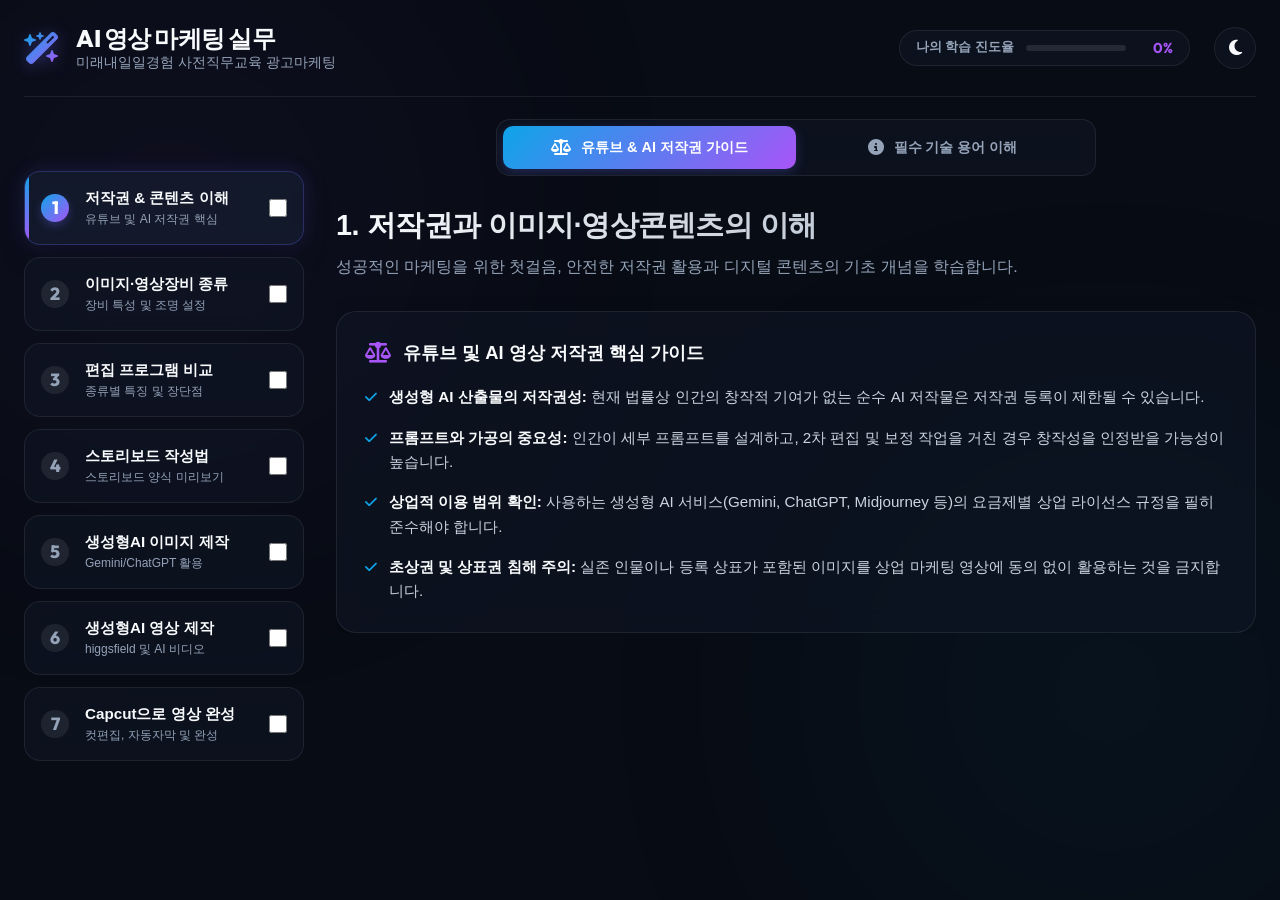
==== index.html @ b03df77b "웹사이트 첫 업로드" ====
<!DOCTYPE html>
<html lang="ko">
<head>
    <meta charset="UTF-8">
    <meta name="viewport" content="width=device-width, initial-scale=1.0">
    <title>저작권 & 콘텐츠 이해 - AI 영상 마케팅 실무</title>
    
    <!-- Google Fonts & Font Awesome -->
    <link rel="stylesheet" as="style" crossorigin href="https://cdn.jsdelivr.net/gh/orioncactus/pretendard@v1.3.9/dist/web/static/pretendard-dynamic-subset.min.css" />
    <link href="https://fonts.googleapis.com/css2?family=Outfit:wght@300;400;600;800&display=swap" rel="stylesheet">
    <link rel="stylesheet" href="https://cdnjs.cloudflare.com/ajax/libs/font-awesome/6.4.0/css/all.min.css">
    
    <link rel="stylesheet" href="style.css">
</head>
<body class="dark-theme">
    <!-- Background Glow Elements -->
    <div class="bg-glow bg-glow-1"></div>
    <div class="bg-glow bg-glow-2"></div>

    <div class="app-container">
        <!-- Header -->
        <header class="app-header">
            <div class="logo-area">
                <i class="fa-solid fa-wand-magic-sparkles logo-icon"></i>
                <div class="logo-text">
                    <h1>AI 영상 마케팅 실무</h1>
                    <span class="subtitle">미래내일일경험 사전직무교육 광고마케팅</span>
                </div>
            </div>
            <div class="header-controls">
                <!-- Progress Tracking -->
                <div class="progress-container">
                    <span class="progress-label">나의 학습 진도율</span>
                    <div class="progress-bar-wrapper">
                        <div class="progress-bar" id="progressBar"></div>
                    </div>
                    <span class="progress-percentage" id="progressText">0%</span>
                </div>
                <!-- Theme Toggle Button -->
                <button class="theme-toggle-btn" id="themeToggleBtn" title="테마 변경">
                    <i class="fa-solid fa-moon moon-icon"></i>
                    <i class="fa-solid fa-sun sun-icon"></i>
                </button>
                <!-- Mobile Menu Button -->
                <button class="mobile-menu-btn" id="mobileMenuBtn">
                    <i class="fa-solid fa-bars"></i>
                </button>
            </div>
        </header>

        <div class="app-layout">
            <!-- Sidebar Navigation -->
            <aside class="app-sidebar" id="appSidebar">
                <nav class="sidebar-nav">
                    <ul>
                        <li>
                            <a href="index.html" class="nav-item active">
                                <span class="step-num">1</span>
                                <div class="item-details">
                                    <span class="item-title">저작권 & 콘텐츠 이해</span>
                                    <span class="item-sub">유튜브 및 AI 저작권 핵심</span>
                                </div>
                                <input type="checkbox" class="step-check" data-step="1">
                            </a>
                        </li>
                        <li>
                            <a href="lecture2.html" class="nav-item">
                                <span class="step-num">2</span>
                                <div class="item-details">
                                    <span class="item-title">이미지·영상장비 종류</span>
                                    <span class="item-sub">장비 특성 및 조명 설정</span>
                                </div>
                                <input type="checkbox" class="step-check" data-step="2">
                            </a>
                        </li>
                        <li>
                            <a href="lecture3.html" class="nav-item">
                                <span class="step-num">3</span>
                                <div class="item-details">
                                    <span class="item-title">편집 프로그램 비교</span>
                                    <span class="item-sub">종류별 특징 및 장단점</span>
                                </div>
                                <input type="checkbox" class="step-check" data-step="3">
                            </a>
                        </li>
                        <li>
                            <a href="lecture4.html" class="nav-item">
                                <span class="step-num">4</span>
                                <div class="item-details">
                                    <span class="item-title">스토리보드 작성법</span>
                                    <span class="item-sub">스토리보드 양식 미리보기</span>
                                </div>
                                <input type="checkbox" class="step-check" data-step="4">
                            </a>
                        </li>
                        <li>
                            <a href="lecture5.html" class="nav-item">
                                <span class="step-num">5</span>
                                <div class="item-details">
                                    <span class="item-title">생성형AI 이미지 제작</span>
                                    <span class="item-sub">Gemini/ChatGPT 활용</span>
                                </div>
                                <input type="checkbox" class="step-check" data-step="5">
                            </a>
                        </li>
                        <li>
                            <a href="lecture6.html" class="nav-item">
                                <span class="step-num">6</span>
                                <div class="item-details">
                                    <span class="item-title">생성형AI 영상 제작</span>
                                    <span class="item-sub">higgsfield 및 AI 비디오</span>
                                </div>
                                <input type="checkbox" class="step-check" data-step="6">
                            </a>
                        </li>
                        <li>
                            <a href="lecture7.html" class="nav-item">
                                <span class="step-num">7</span>
                                <div class="item-details">
                                    <span class="item-title">Capcut으로 영상 완성</span>
                                    <span class="item-sub">컷편집, 자동자막 및 완성</span>
                                </div>
                                <input type="checkbox" class="step-check" data-step="7">
                            </a>
                        </li>
                    </ul>
                </nav>
            </aside>

            <!-- Main Content Panels -->
            <main class="app-main">
                <!-- Content Swiper Tab Bar -->
                <div class="content-swiper-bar mb-6">
                    <button class="swiper-btn active" data-target-step="1">
                        <i class="fa-solid fa-scale-balanced swiper-icon"></i>
                        <span>유튜브 & AI 저작권 가이드</span>
                    </button>
                    <button class="swiper-btn" data-target-step="2">
                        <i class="fa-solid fa-circle-info swiper-icon"></i>
                        <span>필수 기술 용어 이해</span>
                    </button>
                    <div class="swiper-active-bg"></div>
                </div>

                <!-- Section 1: 저작권과 이미지·영상콘텐츠의 이해 (내부 서브 스텝 슬라이더 구현) -->
                <div class="sub-step-slider-container">
                    
                    <!-- Sub Step 1: 저작권 핵심 가이드 -->
                    <div class="sub-step active" id="sub-step-1">
                        <div class="panel-header">
                            <h2>1. 저작권과 이미지·영상콘텐츠의 이해</h2>
                            <p class="panel-desc">성공적인 마케팅을 위한 첫걸음, 안전한 저작권 활용과 디지털 콘텐츠의 기초 개념을 학습합니다.</p>
                        </div>
                        <div class="grid-layout cols-1">
                            <div class="content-card glass">
                                <h3><i class="fa-solid fa-scale-balanced card-icon text-accent-purple"></i> 유튜브 및 AI 영상 저작권 핵심 가이드</h3>
                                <div class="card-body">
                                    <ul class="bullet-list">
                                        <li><strong>생성형 AI 산출물의 저작권성:</strong> 현재 법률상 인간의 창작적 기여가 없는 순수 AI 저작물은 저작권 등록이 제한될 수 있습니다.</li>
                                        <li><strong>프롬프트와 가공의 중요성:</strong> 인간이 세부 프롬프트를 설계하고, 2차 편집 및 보정 작업을 거친 경우 창작성을 인정받을 가능성이 높습니다.</li>
                                        <li><strong>상업적 이용 범위 확인:</strong> 사용하는 생성형 AI 서비스(Gemini, ChatGPT, Midjourney 등)의 요금제별 상업 라이선스 규정을 필히 준수해야 합니다.</li>
                                        <li><strong>초상권 및 상표권 침해 주의:</strong> 실존 인물이나 등록 상표가 포함된 이미지를 상업 마케팅 영상에 동의 없이 활용하는 것을 금지합니다.</li>
                                    </ul>
                                </div>
                            </div>
                        </div>
                    </div>

                    <!-- Sub Step 2: 콘텐츠 제작 필수 기술 용어 (이미지 클릭 시 크게 보기 적용) -->
                    <div class="sub-step" id="sub-step-2">
                        <div class="panel-header">
                            <h2>1. 저작권과 이미지·영상콘텐츠의 이해</h2>
                            <p class="panel-desc">성공적인 마케팅을 위한 첫걸음, 안전한 저작권 활용과 디지털 콘텐츠의 기초 개념을 학습합니다.</p>
                        </div>
                        <div class="grid-layout cols-1">
                            <div class="content-card glass">
                                <h3><i class="fa-solid fa-circle-info card-icon text-accent-blue"></i> 콘텐츠 제작 필수 기술 용어</h3>
                                <div class="card-body">
                                    <div class="term-grid">
                                        
                                        <!-- Term 1: 해상도 -->
                                        <div class="term-item">
                                            <div class="term-img-wrapper gallery-item" data-src="result/term_resolution.png" data-title="해상도 (Resolution) 구조도 - FHD 대 4K 영역 비교">
                                                <img src="result/term_resolution.png" alt="해상도 설명 이미지" class="term-img">
                                                <div class="img-overlay">
                                                    <i class="fa-solid fa-magnifying-glass-plus"></i>
                                                </div>
                                            </div>
                                            <div class="term-content">
                                                <span class="term-title">해상도 (Resolution)</span>
                                                <p class="term-desc">이미지나 영상을 구성하는 픽셀 수. FHD(1920x1080), 4K UHD(3840x2160) 등 목적에 맞게 설정합니다.</p>
                                            </div>
                                        </div>

                                        <!-- Term 2: fps -->
                                        <div class="term-item">
                                            <div class="term-img-wrapper gallery-item" data-src="result/term_fps.png" data-title="fps (Frames Per Second) 프레임 레이트 시퀀스 비교">
                                                <img src="result/term_fps.png" alt="FPS 설명 이미지" class="term-img">
                                                <div class="img-overlay">
                                                    <i class="fa-solid fa-magnifying-glass-plus"></i>
                                                </div>
                                            </div>
                                            <div class="term-content">
                                                <span class="term-title">fps (Frames Per Second)</span>
                                                <p class="term-desc">초당 프레임 수. 영화(24fps), 방송/일반 유튜브(30fps), 스포츠/액션(60fps) 등에 주로 쓰입니다.</p>
                                            </div>
                                        </div>

                                        <!-- Term 3: 파일 형식 -->
                                        <div class="term-item">
                                            <div class="term-img-wrapper gallery-item" data-src="result/term_format.png" data-title="멀티미디어 콘텐츠 표준 파일 형식 (PNG, JPG, MP4, MOV)">
                                                <img src="result/term_format.png" alt="파일 형식 설명 이미지" class="term-img">
                                                <div class="img-overlay">
                                                    <i class="fa-solid fa-magnifying-glass-plus"></i>
                                                </div>
                                            </div>
                                            <div class="term-content">
                                                <span class="term-title">콘텐츠 파일 형식</span>
                                                <p class="term-desc">이미지: PNG(무손실/투명), JPG(고압축 Web용), WEBP. 영상: MP4(H.264 코덱, 범용성 최상), MOV.</p>
                                            </div>
                                        </div>

                                        <!-- Term 4: 미디어 플랫폼 -->
                                        <div class="term-item">
                                            <div class="term-img-wrapper gallery-item" data-src="result/term_platform.png" data-title="미디어 플랫폼별 종횡비 비교 (16:9 일반 가로 대 9:16 모바일 세로 뷰포트)">
                                                <img src="result/term_platform.png" alt="미디어 플랫폼 설명 이미지" class="term-img">
                                                <div class="img-overlay">
                                                    <i class="fa-solid fa-magnifying-glass-plus"></i>
                                                </div>
                                            </div>
                                            <div class="term-content">
                                                <span class="term-title">주요 미디어 플랫폼</span>
                                                <p class="term-desc">YouTube(16:9 가로형), Shorts/TikTok/Instagram Reels(9:16 세로형), 각각의 가이드라인에 맞춘 편집 필요.</p>
                                            </div>
                                        </div>

                                    </div>
                                </div>
                            </div>
                        </div>
                    </div>

                </div>
            </main>
        </div>
    </div>

    <!-- Lightbox Modal for Gallery -->
    <div class="lightbox-modal" id="lightboxModal">
        <div class="lightbox-overlay" id="lightboxOverlay"></div>
        <div class="lightbox-content">
            <!-- Toolbar -->
            <div class="lightbox-toolbar">
                <span class="caption" id="lightboxCaption">이미지 뷰어</span>
                <div class="toolbar-right">
                    <button class="tool-btn" id="zoomInBtn" title="확대"><i class="fa-solid fa-magnifying-glass-plus"></i></button>
                    <button class="tool-btn" id="zoomOutBtn" title="축소"><i class="fa-solid fa-magnifying-glass-minus"></i></button>
                    <button class="tool-btn" id="zoomResetBtn" title="초기화"><i class="fa-solid fa-compress"></i></button>
                    <button class="close-btn" id="lightboxCloseBtn"><i class="fa-solid fa-xmark"></i></button>
                </div>
            </div>
            <!-- Image Area -->
            <div class="lightbox-image-container">
                <button class="nav-btn prev" id="lightboxPrevBtn"><i class="fa-solid fa-chevron-left"></i></button>
                <img src="" alt="확대 이미지" id="lightboxImg">
                <button class="nav-btn next" id="lightboxNextBtn"><i class="fa-solid fa-chevron-right"></i></button>
            </div>
        </div>
    </div>

    <script src="app.js"></script>
</body>
</html>
---- style.css ----
/* Reset and Variables */
:root {
    --font-primary: 'Pretendard', sans-serif;
    --font-display: 'Outfit', sans-serif;
    
    /* Transition Speed */
    --transition-smooth: all 0.3s cubic-bezier(0.4, 0, 0.2, 1);
    --transition-fast: all 0.15s ease;
}

/* Dark Theme Variables */
body.dark-theme {
    --bg-primary: #080c14;
    --bg-secondary: #0f1626;
    --bg-glass: rgba(15, 22, 38, 0.6);
    --bg-card: rgba(22, 30, 49, 0.7);
    --border-color: rgba(255, 255, 255, 0.08);
    --border-glow: rgba(99, 102, 241, 0.15);
    
    --text-main: #f8fafc;
    --text-muted: #94a3b8;
    --text-sub: #cbd5e1;
    
    --accent-blue: #0ea5e9;
    --accent-purple: #a855f7;
    --accent-gold: #f59e0b;
    --accent-green: #10b981;
    --accent-red: #ef4444;
    
    --shadow-main: 0 10px 30px -10px rgba(0, 0, 0, 0.5);
    --shadow-glow: 0 0 20px rgba(99, 102, 241, 0.2);
}

/* Light Theme Variables */
body.light-theme {
    --bg-primary: #f8fafc;
    --bg-secondary: #ffffff;
    --bg-glass: rgba(255, 255, 255, 0.75);
    --bg-card: rgba(255, 255, 255, 0.9);
    --border-color: rgba(0, 0, 0, 0.08);
    --border-glow: rgba(99, 102, 241, 0.1);
    
    --text-main: #0f172a;
    --text-muted: #64748b;
    --text-sub: #334155;
    
    --accent-blue: #0284c7;
    --accent-purple: #8b5cf6;
    --accent-gold: #d97706;
    --accent-green: #059669;
    --accent-red: #dc2626;
    
    --shadow-main: 0 10px 30px -10px rgba(148, 163, 184, 0.15);
    --shadow-glow: 0 0 20px rgba(99, 102, 241, 0.05);
}

* {
    margin: 0;
    padding: 0;
    box-sizing: border-box;
    font-family: var(--font-primary);
}

body {
    background-color: var(--bg-primary);
    color: var(--text-main);
    min-height: 100vh;
    overflow-x: hidden;
    transition: background-color 0.4s ease, color 0.4s ease;
}

/* Background Glow */
.bg-glow {
    position: fixed;
    width: 600px;
    height: 600px;
    border-radius: 50%;
    filter: blur(160px);
    pointer-events: none;
    z-index: -1;
    opacity: 0.15;
    transition: var(--transition-smooth);
}

.bg-glow-1 {
    top: -10%;
    left: -10%;
    background: radial-gradient(circle, var(--accent-purple) 0%, transparent 70%);
}

.bg-glow-2 {
    bottom: -10%;
    right: -10%;
    background: radial-gradient(circle, var(--accent-blue) 0%, transparent 70%);
}

body.light-theme .bg-glow {
    opacity: 0.06;
}

/* App Container */
.app-container {
    display: flex;
    flex-direction: column;
    min-height: 100vh;
    max-width: 1600px;
    margin: 0 auto;
    padding: 0 24px;
}

/* Header styling */
.app-header {
    display: flex;
    justify-content: space-between;
    align-items: center;
    padding: 24px 0;
    border-bottom: 1px solid var(--border-color);
    background-color: transparent;
    z-index: 10;
}

.logo-area {
    display: flex;
    align-items: center;
    gap: 16px;
}

.logo-icon {
    font-size: 2rem;
    background: linear-gradient(135deg, var(--accent-blue) 0%, var(--accent-purple) 100%);
    -webkit-background-clip: text;
    -webkit-text-fill-color: transparent;
    filter: drop-shadow(0 2px 8px rgba(99, 102, 241, 0.4));
}

.logo-text h1 {
    font-family: var(--font-display);
    font-size: 1.5rem;
    font-weight: 800;
    letter-spacing: -0.5px;
    line-height: 1.2;
}

.logo-text .subtitle {
    font-size: 0.85rem;
    color: var(--text-muted);
    font-weight: 500;
}

.header-controls {
    display: flex;
    align-items: center;
    gap: 24px;
}

/* Progress Bar */
.progress-container {
    display: flex;
    align-items: center;
    gap: 12px;
    background: var(--bg-glass);
    border: 1px solid var(--border-color);
    padding: 8px 16px;
    border-radius: 50px;
    backdrop-filter: blur(8px);
}

.progress-label {
    font-size: 0.8rem;
    font-weight: 600;
    color: var(--text-muted);
}

.progress-bar-wrapper {
    width: 100px;
    height: 6px;
    background: rgba(255, 255, 255, 0.1);
    border-radius: 10px;
    overflow: hidden;
}

body.light-theme .progress-bar-wrapper {
    background: rgba(0, 0, 0, 0.08);
}

.progress-bar {
    width: 0%;
    height: 100%;
    background: linear-gradient(90deg, var(--accent-blue), var(--accent-purple));
    border-radius: 10px;
    transition: width 0.5s cubic-bezier(0.4, 0, 0.2, 1);
}

.progress-percentage {
    font-family: var(--font-display);
    font-size: 0.9rem;
    font-weight: 700;
    color: var(--accent-purple);
    min-width: 35px;
    text-align: right;
}

/* Theme Toggle Button */
.theme-toggle-btn {
    background: var(--bg-glass);
    border: 1px solid var(--border-color);
    color: var(--text-main);
    width: 42px;
    height: 42px;
    border-radius: 50%;
    cursor: pointer;
    display: flex;
    align-items: center;
    justify-content: center;
    font-size: 1.1rem;
    backdrop-filter: blur(8px);
    transition: var(--transition-smooth);
}

.theme-toggle-btn:hover {
    border-color: var(--accent-blue);
    box-shadow: var(--shadow-glow);
    transform: scale(1.05);
}

.theme-toggle-btn .sun-icon { display: none; }
body.light-theme .theme-toggle-btn .moon-icon { display: none; }
body.light-theme .theme-toggle-btn .sun-icon { display: block; color: var(--accent-gold); }

/* Mobile Menu Button */
.mobile-menu-btn {
    display: none;
    background: var(--bg-glass);
    border: 1px solid var(--border-color);
    color: var(--text-main);
    width: 42px;
    height: 42px;
    border-radius: 8px;
    cursor: pointer;
    align-items: center;
    justify-content: center;
    font-size: 1.2rem;
    backdrop-filter: blur(8px);
    transition: var(--transition-smooth);
}

/* App Layout Grid */
.app-layout {
    display: grid;
    grid-template-columns: 280px 1fr;
    gap: 32px;
    margin-top: 32px;
    padding-bottom: 60px;
    flex-grow: 1;
    align-items: start;
}

/* Sidebar Navigation */
.app-sidebar {
    position: sticky;
    top: 48px;
    height: fit-content;
    margin-top: 42px;
}

.sidebar-nav ul {
    list-style: none;
    display: flex;
    flex-direction: column;
    gap: 12px;
}

.nav-item {
    display: flex;
    align-items: center;
    gap: 16px;
    padding: 16px;
    background: var(--bg-glass);
    border: 1px solid var(--border-color);
    border-radius: 16px;
    cursor: pointer;
    position: relative;
    overflow: hidden;
    backdrop-filter: blur(8px);
    transition: var(--transition-smooth);
    text-decoration: none;
}

.nav-item::before {
    content: '';
    position: absolute;
    left: 0;
    top: 0;
    height: 100%;
    width: 4px;
    background: linear-gradient(180deg, var(--accent-blue), var(--accent-purple));
    opacity: 0;
    transition: var(--transition-smooth);
}

.nav-item:hover {
    border-color: var(--border-glow);
    background: var(--bg-secondary);
    transform: translateX(4px);
}

.nav-item.active {
    background: var(--bg-card);
    border-color: rgba(99, 102, 241, 0.3);
    box-shadow: var(--shadow-main), var(--shadow-glow);
}

.nav-item.active::before {
    opacity: 1;
}

.step-num {
    font-family: var(--font-display);
    font-size: 1.1rem;
    font-weight: 800;
    width: 28px;
    height: 28px;
    border-radius: 50%;
    background: rgba(255, 255, 255, 0.08);
    display: flex;
    align-items: center;
    justify-content: center;
    color: var(--text-muted);
    transition: var(--transition-smooth);
}

body.light-theme .step-num {
    background: rgba(0, 0, 0, 0.08);
    color: var(--text-sub);
    font-weight: 700;
}

.nav-item.active .step-num {
    background: linear-gradient(135deg, var(--accent-blue), var(--accent-purple));
    color: white;
    box-shadow: 0 4px 10px rgba(99, 102, 241, 0.3);
}

.item-details {
    flex-grow: 1;
    display: flex;
    flex-direction: column;
    gap: 2px;
}

.item-title {
    font-size: 0.95rem;
    font-weight: 700;
    color: var(--text-main);
}

.item-sub {
    font-size: 0.75rem;
    color: var(--text-muted);
}

.step-check {
    width: 18px;
    height: 18px;
    accent-color: var(--accent-green);
    cursor: pointer;
    border-radius: 4px;
}

/* Main Content Area */
.app-main {
    min-width: 0;
}

/* Tab Panel Transitions */
.tab-panel {
    display: none;
    opacity: 0;
    transform: translateY(15px);
    transition: opacity 0.4s ease, transform 0.4s ease;
}

.tab-panel.active {
    display: block;
    opacity: 1;
    transform: translateY(0);
}

.panel-header {
    margin-bottom: 32px;
}

.panel-header h2 {
    font-size: 1.8rem;
    font-weight: 800;
    letter-spacing: -0.5px;
    margin-bottom: 8px;
    background: linear-gradient(90deg, var(--text-main) 0%, var(--text-muted) 100%);
    -webkit-background-clip: text;
    -webkit-text-fill-color: transparent;
}

.panel-desc {
    font-size: 1rem;
    color: var(--text-muted);
    line-height: 1.6;
}

/* Layout Grids */
.grid-layout {
    display: grid;
    gap: 24px;
}

.cols-2 { grid-template-columns: repeat(2, 1fr); }
.cols-3 { grid-template-columns: repeat(3, 1fr); }

/* Premium Glass Cards */
.glass {
    background: var(--bg-glass);
    border: 1px solid var(--border-color);
    border-radius: 20px;
    backdrop-filter: blur(12px);
    -webkit-backdrop-filter: blur(12px);
    box-shadow: var(--shadow-main);
    transition: var(--transition-smooth);
}

.glass:hover {
    border-color: rgba(99, 102, 241, 0.25);
    box-shadow: var(--shadow-main), 0 0 25px rgba(99, 102, 241, 0.08);
}

.content-card {
    padding: 28px;
    display: flex;
    flex-direction: column;
}

.content-card h3 {
    font-size: 1.15rem;
    font-weight: 700;
    margin-bottom: 20px;
    display: flex;
    align-items: center;
    gap: 12px;
}

.card-icon {
    font-size: 1.3rem;
}

.card-badge {
    align-self: flex-start;
    padding: 4px 12px;
    font-size: 0.75rem;
    font-weight: 700;
    border-radius: 50px;
    background: rgba(99, 102, 241, 0.1);
    color: var(--accent-purple);
    border: 1px solid rgba(99, 102, 241, 0.2);
    margin-bottom: 16px;
    display: flex;
    align-items: center;
    gap: 6px;
}

.card-body {
    flex-grow: 1;
    font-size: 0.95rem;
    line-height: 1.6;
    color: var(--text-sub);
}

/* Lists and Typography inside cards */
.bullet-list {
    list-style: none;
    display: flex;
    flex-direction: column;
    gap: 16px;
}

.bullet-list li {
    position: relative;
    padding-left: 24px;
}

.bullet-list li::before {
    content: "\f00c";
    font-family: "Font Awesome 6 Free";
    font-weight: 900;
    position: absolute;
    left: 0;
    top: 2px;
    color: var(--accent-blue);
    font-size: 0.85rem;
}

.bullet-list-sm {
    list-style: none;
    display: flex;
    flex-direction: column;
    gap: 12px;
}

.bullet-list-sm li {
    position: relative;
    padding-left: 20px;
}

.bullet-list-sm li::before {
    content: "•";
    position: absolute;
    left: 4px;
    color: var(--accent-purple);
    font-size: 1.2rem;
    line-height: 1;
}

.bullet-list li strong, .bullet-list-sm li strong {
    color: var(--text-main);
}

.mb-4 { margin-bottom: 16px; }
.mt-4 { margin-top: 16px; }
.mt-6 { margin-top: 24px; }
.mb-6 { margin-bottom: 24px; }

/* Text Colors */
.text-accent-blue { color: var(--accent-blue); }
.text-accent-purple { color: var(--accent-purple); }
.text-accent-gold { color: var(--accent-gold); }

/* Term grid styling */
.term-grid {
    display: grid;
    grid-template-columns: repeat(2, 1fr);
    gap: 20px;
}

.term-item {
    display: flex;
    flex-direction: column;
    gap: 6px;
}

.term-title {
    font-size: 0.9rem;
    font-weight: 700;
    color: var(--text-main);
    border-left: 3px solid var(--accent-blue);
    padding-left: 8px;
}

.term-desc {
    font-size: 0.85rem;
    color: var(--text-muted);
    line-height: 1.5;
}

/* 3 Point Lighting Layout */
.lighting-guide {
    display: flex;
    flex-direction: column;
    gap: 16px;
}

.lighting-visual {
    display: grid;
    grid-template-columns: repeat(3, 1fr);
    gap: 20px;
}

.lighting-setup-item {
    background: rgba(255, 255, 255, 0.03);
    border: 1px solid var(--border-color);
    padding: 20px;
    border-radius: 12px;
}

body.light-theme .lighting-setup-item {
    background: rgba(0, 0, 0, 0.02);
}

.lighting-setup-item h4 {
    font-size: 0.95rem;
    font-weight: 700;
    margin-bottom: 8px;
    color: var(--accent-gold);
}

.lighting-setup-item p {
    font-size: 0.85rem;
    color: var(--text-muted);
    line-height: 1.5;
}

/* Comparison Table */
.comparison-table-wrapper {
    overflow-x: auto;
    border-radius: 20px;
}

.comparison-table {
    width: 100%;
    border-collapse: collapse;
    text-align: left;
    font-size: 0.9rem;
}

.comparison-table th {
    background: rgba(255, 255, 255, 0.03);
    padding: 18px 24px;
    font-weight: 700;
    border-bottom: 1px solid var(--border-color);
    color: var(--text-main);
}

body.light-theme .comparison-table th {
    background: rgba(0, 0, 0, 0.02);
}

.comparison-table td {
    padding: 20px 24px;
    border-bottom: 1px solid var(--border-color);
    color: var(--text-sub);
    line-height: 1.5;
    vertical-align: middle;
}

.comparison-table tr:last-child td {
    border-bottom: none;
}

.comparison-table tr:hover td {
    background: rgba(255, 255, 255, 0.015);
}

body.light-theme .comparison-table tr:hover td {
    background: rgba(0, 0, 0, 0.005);
}

.tool-name {
    font-weight: 700;
    color: var(--text-main) !important;
    display: flex;
    align-items: center;
    gap: 10px;
    font-size: 0.95rem;
    min-width: 140px;
}

.tool-name i {
    font-size: 1.1rem;
}

/* Timeline/List for Storyboard elements */
.timeline {
    list-style: none;
    display: flex;
    flex-direction: column;
    gap: 20px;
}

.timeline li {
    display: flex;
    align-items: flex-start;
    gap: 16px;
    font-size: 0.9rem;
    line-height: 1.6;
    color: var(--text-muted);
}

.timeline li strong {
    color: var(--text-main);
    display: block;
    font-size: 0.95rem;
    margin-bottom: 2px;
}

.timeline-num {
    background: linear-gradient(135deg, var(--accent-blue), var(--accent-purple));
    color: white;
    width: 24px;
    height: 24px;
    border-radius: 50%;
    display: flex;
    align-items: center;
    justify-content: center;
    font-weight: 700;
    font-size: 0.8rem;
    flex-shrink: 0;
    box-shadow: 0 4px 8px rgba(99, 102, 241, 0.25);
}

/* Link Cards styling */
.link-box-container {
    display: flex;
    flex-direction: column;
    gap: 12px;
}

.link-card {
    display: block;
    text-decoration: none;
    padding: 16px;
    border-radius: 12px;
}

.link-card:hover {
    background: rgba(255, 255, 255, 0.04);
    transform: translateY(-2px);
}

body.light-theme .link-card:hover {
    background: rgba(0, 0, 0, 0.02);
}

.link-title {
    font-size: 0.95rem;
    font-weight: 700;
    color: var(--accent-blue);
    display: flex;
    align-items: center;
    gap: 8px;
    margin-bottom: 4px;
}

.link-desc {
    font-size: 0.8rem;
    color: var(--text-muted);
    line-height: 1.4;
}

/* Storyboard mini preview */
.storyboard-preview-box h4 {
    font-size: 0.9rem;
    font-weight: 700;
    margin-bottom: 12px;
    color: var(--text-main);
}

.storyboard-table-preview {
    border: 1px solid var(--border-color);
    border-radius: 12px;
    background: rgba(255, 255, 255, 0.02);
    overflow: hidden;
}

body.light-theme .storyboard-table-preview {
    background: rgba(0, 0, 0, 0.01);
}

.sb-row-header, .sb-row-visual, .sb-row-action {
    display: grid;
    grid-template-columns: repeat(3, 1fr);
    border-bottom: 1px solid var(--border-color);
}

.sb-row-action {
    border-bottom: none;
}

.sb-row-header span {
    padding: 6px 12px;
    font-size: 0.75rem;
    font-weight: 700;
    text-align: center;
    background: rgba(255, 255, 255, 0.03);
    border-right: 1px solid var(--border-color);
}

body.light-theme .sb-row-header span {
    background: rgba(0, 0, 0, 0.02);
}

.sb-row-visual .sb-visual-box {
    padding: 16px 8px;
    text-align: center;
    font-size: 0.75rem;
    color: var(--text-muted);
    border-right: 1px solid var(--border-color);
    display: flex;
    flex-direction: column;
    align-items: center;
    justify-content: center;
    gap: 8px;
}

.sb-visual-box i {
    font-size: 1.2rem;
    color: var(--accent-purple);
}

.sb-row-action span {
    padding: 10px 8px;
    font-size: 0.7rem;
    text-align: center;
    color: var(--text-muted);
    border-right: 1px solid var(--border-color);
    line-height: 1.3;
}

.sb-row-header span:last-child,
.sb-row-visual .sb-visual-box:last-child,
.sb-row-action span:last-child {
    border-right: none;
}

/* AI Image Generation Links */
.ai-intro-links {
    display: grid;
    grid-template-columns: repeat(2, 1fr);
    gap: 20px;
}

.intro-link-card {
    padding: 24px;
    display: flex;
    flex-direction: column;
    gap: 8px;
}

.intro-link-card h4 {
    font-size: 1.1rem;
    font-weight: 700;
    color: var(--accent-blue);
}

.intro-link-card p {
    font-size: 0.85rem;
    color: var(--text-muted);
    line-height: 1.5;
    margin-bottom: 8px;
    flex-grow: 1;
}

.intro-link-card .btn {
    align-self: flex-start;
}

/* Section Sub Titles */
.section-title {
    margin: 32px 0 20px 0;
    border-bottom: 1px solid var(--border-color);
    padding-bottom: 12px;
}

.section-title h3 {
    font-size: 1.2rem;
    font-weight: 800;
    display: flex;
    align-items: center;
    gap: 10px;
}

/* Prompt Card Specific */
.prompt-card {
    padding: 24px;
    display: flex;
    flex-direction: column;
    gap: 16px;
    position: relative;
    border: 1px solid var(--border-color);
}

.prompt-card::after {
    content: '';
    position: absolute;
    inset: 0;
    border-radius: 20px;
    padding: 1px;
    background: linear-gradient(135deg, var(--accent-blue), var(--accent-purple));
    -webkit-mask: linear-gradient(#fff 0 0) content-box, linear-gradient(#fff 0 0);
    -webkit-mask-composite: xor;
    mask-composite: exclude;
    opacity: 0;
    transition: var(--transition-smooth);
}

.prompt-card:hover::after {
    opacity: 1;
}

.prompt-header {
    display: flex;
    justify-content: space-between;
    align-items: center;
    border-bottom: 1px solid var(--border-color);
    padding-bottom: 12px;
}

.prompt-header h4 {
    font-size: 0.95rem;
    font-weight: 700;
}

.badge {
    padding: 4px 8px;
    font-size: 0.7rem;
    font-weight: 700;
    border-radius: 4px;
}

.badge-chatgpt {
    background: rgba(16, 185, 129, 0.1);
    color: var(--accent-green);
    border: 1px solid rgba(16, 185, 129, 0.2);
}

.badge-gemini {
    background: rgba(14, 165, 233, 0.1);
    color: var(--accent-blue);
    border: 1px solid rgba(14, 165, 233, 0.2);
}

.prompt-content {
    flex-grow: 1;
    background: rgba(0, 0, 0, 0.15);
    border: 1px solid var(--border-color);
    padding: 16px;
    border-radius: 12px;
    font-family: 'Courier New', Courier, monospace;
    font-size: 0.8rem;
    line-height: 1.5;
    color: var(--text-sub);
    overflow-y: auto;
    max-height: 120px;
    word-break: break-all;
}

body.light-theme .prompt-content {
    background: rgba(0, 0, 0, 0.03);
}

/* Image Gallery Layout */
.image-gallery-grid {
    display: grid;
    grid-template-columns: repeat(5, 1fr);
    gap: 16px;
}

.gallery-item {
    border-radius: 16px;
    overflow: hidden;
    cursor: pointer;
    position: relative;
    aspect-ratio: 1 / 1;
}

.gallery-item img {
    width: 100%;
    height: 100%;
    object-fit: cover;
    transition: var(--transition-smooth);
}

.gallery-item:hover img {
    transform: scale(1.08);
}

.gallery-info {
    position: absolute;
    bottom: 0;
    left: 0;
    right: 0;
    background: linear-gradient(180deg, transparent 0%, rgba(0,0,0,0.85) 100%);
    padding: 12px;
    text-align: center;
    opacity: 0;
    transition: var(--transition-smooth);
    transform: translateY(10px);
}

.gallery-item:hover .gallery-info {
    opacity: 1;
    transform: translateY(0);
}

.gallery-info span {
    font-size: 0.75rem;
    font-weight: 700;
    color: white;
}

/* Video Section Layout (AI Video Panel) */
.video-section-layout {
    display: grid;
    grid-template-columns: 320px 1fr;
    gap: 24px;
}

.video-list-sidebar {
    padding: 20px;
    height: 520px;
    display: flex;
    flex-direction: column;
}

.video-list-sidebar h3 {
    font-size: 1rem;
    font-weight: 700;
    margin-bottom: 16px;
    display: flex;
    align-items: center;
    gap: 10px;
}

.video-selector-list {
    list-style: none;
    display: flex;
    flex-direction: column;
    gap: 10px;
    overflow-y: auto;
    flex-grow: 1;
    padding-right: 4px;
}

.video-select-item {
    display: flex;
    align-items: center;
    gap: 12px;
    padding: 10px;
    border-radius: 10px;
    cursor: pointer;
    border: 1px solid transparent;
    transition: var(--transition-smooth);
}

.video-select-item:hover {
    background: rgba(255, 255, 255, 0.03);
}

body.light-theme .video-select-item:hover {
    background: rgba(0, 0, 0, 0.02);
}

.video-select-item.active {
    background: rgba(99, 102, 241, 0.1);
    border-color: rgba(99, 102, 241, 0.25);
}

.video-badge {
    font-size: 0.65rem;
    font-weight: 700;
    padding: 2px 6px;
    border-radius: 4px;
    text-transform: uppercase;
    flex-shrink: 0;
}

.badge-normal {
    background: rgba(99, 102, 241, 0.15);
    color: var(--accent-purple);
    border: 1px solid rgba(99, 102, 241, 0.25);
}

.badge-shorts {
    background: rgba(239, 68, 68, 0.15);
    color: var(--accent-red);
    border: 1px solid rgba(239, 68, 68, 0.25);
}

.video-info-text {
    display: flex;
    flex-direction: column;
    gap: 2px;
    min-width: 0;
}

.v-title {
    font-size: 0.8rem;
    font-weight: 700;
    color: var(--text-main);
    white-space: nowrap;
    overflow: hidden;
    text-overflow: ellipsis;
}

.v-sub {
    font-size: 0.68rem;
    color: var(--text-muted);
}

/* Video Player Container */
.video-player-container {
    padding: 20px;
    display: flex;
    flex-direction: column;
    height: 520px;
}

.player-wrapper {
    position: relative;
    padding-bottom: 56.25%; /* 16:9 Aspect Ratio */
    height: 0;
    overflow: hidden;
    border-radius: 12px;
    border: 1px solid var(--border-color);
    background: black;
    flex-grow: 1;
}

.player-wrapper iframe {
    position: absolute;
    top: 0;
    left: 0;
    width: 100%;
    height: 100%;
    border: none;
}

/* Shorts Custom Player Ratio if selected */
.player-wrapper.shorts-player {
    padding-bottom: 177.77%; /* 9:16 Aspect Ratio */
    max-width: 290px;
    margin: 0 auto;
}

.player-info {
    margin-top: 16px;
    border-top: 1px solid var(--border-color);
    padding-top: 16px;
}

.player-info h3, .player-info h4 {
    font-size: 1rem;
    font-weight: 700;
    margin-bottom: 6px;
}

.player-info p {
    font-size: 0.85rem;
    color: var(--text-muted);
    line-height: 1.5;
}

/* Capcut Section Custom Tutorial Grid */
.capcut-tutorial-grid {
    display: flex;
    flex-direction: column;
    gap: 12px;
}

.tutorial-item {
    display: flex;
    align-items: center;
    background: rgba(255, 255, 255, 0.02);
    border: 1px solid var(--border-color);
    border-radius: 12px;
    padding: 12px;
    cursor: pointer;
    transition: var(--transition-smooth);
}

body.light-theme .tutorial-item {
    background: rgba(0, 0, 0, 0.01);
}

.tutorial-item:hover {
    border-color: var(--accent-purple);
    background: rgba(255, 255, 255, 0.04);
}

body.light-theme .tutorial-item:hover {
    background: rgba(0, 0, 0, 0.02);
}

.tutorial-item.active-tutorial {
    border-color: var(--accent-purple);
    background: rgba(168, 85, 247, 0.05);
}

.tutorial-thumbnail {
    display: flex;
    align-items: center;
    justify-content: center;
    flex-direction: column;
    width: 120px;
    height: 68px;
    background: rgba(0, 0, 0, 0.3);
    border-radius: 8px;
    color: var(--accent-purple);
    font-size: 0.65rem;
    font-weight: 700;
    gap: 6px;
    border: 1px solid var(--border-color);
    margin-right: 16px;
    flex-shrink: 0;
}

.tutorial-thumbnail i {
    font-size: 1.1rem;
}

.tutorial-item.active-tutorial .tutorial-thumbnail {
    background: var(--accent-purple);
    color: white;
}

/* CapCut Sub-Player */
.capcut-player-section {
    margin-top: 24px;
    padding: 20px;
}

/* Info Banner Component */
.info-banner {
    display: flex;
    align-items: flex-start;
    gap: 16px;
    padding: 20px;
    border-left: 4px solid var(--accent-blue);
}

.banner-icon {
    font-size: 1.25rem;
}

.banner-text strong {
    font-size: 0.95rem;
    font-weight: 700;
    color: var(--text-main);
    display: block;
    margin-bottom: 4px;
}

.banner-text p {
    font-size: 0.85rem;
    color: var(--text-muted);
    line-height: 1.5;
}

/* Interactive Elements (Buttons & Inputs) */
.btn {
    display: inline-flex;
    align-items: center;
    justify-content: center;
    gap: 8px;
    font-size: 0.85rem;
    font-weight: 700;
    padding: 10px 20px;
    border-radius: 10px;
    cursor: pointer;
    text-decoration: none;
    transition: var(--transition-smooth);
    border: none;
}

.btn-sm {
    padding: 6px 14px;
    font-size: 0.75rem;
    border-radius: 8px;
}

.btn-primary {
    background: linear-gradient(135deg, var(--accent-blue), var(--accent-purple));
    color: white;
    box-shadow: 0 4px 12px rgba(99, 102, 241, 0.3);
}

.btn-primary:hover {
    transform: translateY(-2px);
    box-shadow: 0 6px 20px rgba(99, 102, 241, 0.45);
}

.btn-secondary {
    background: var(--bg-secondary);
    color: var(--text-main);
    border: 1px solid var(--border-color);
}

.btn-secondary:hover {
    background: rgba(255, 255, 255, 0.05);
    border-color: var(--text-muted);
}

body.light-theme .btn-secondary {
    background: #e2e8f0;
    border-color: rgba(0, 0, 0, 0.1);
    color: #0f172a;
}

body.light-theme .btn-secondary:hover {
    background: #cbd5e1;
    border-color: rgba(0, 0, 0, 0.18);
}

.btn-outline {
    background: transparent;
    border: 1px solid var(--border-color);
    color: var(--text-sub);
}

body.light-theme .btn-outline {
    background: rgba(255, 255, 255, 0.6);
    border-color: rgba(0, 0, 0, 0.15);
    color: var(--text-main);
}

.btn-outline:hover {
    background: var(--bg-glass);
    border-color: var(--accent-blue);
    color: var(--accent-blue);
}

body.light-theme .btn-outline:hover {
    background: #f1f5f9;
    border-color: var(--accent-blue);
    color: var(--accent-blue);
}

.btn-block {
    width: 100%;
}

.btn-group {
    display: flex;
    gap: 12px;
}

/* Lightbox Modal */
.lightbox-modal {
    position: fixed;
    inset: 0;
    z-index: 1000;
    display: none;
    align-items: center;
    justify-content: center;
    opacity: 0;
    transition: opacity 0.3s ease;
}

.lightbox-modal.active {
    display: flex;
    opacity: 1;
}

.lightbox-overlay {
    position: absolute;
    inset: 0;
    background: rgba(8, 12, 20, 0.95);
    backdrop-filter: blur(15px);
}

.lightbox-content {
    position: relative;
    max-width: 90%;
    max-height: 80%;
    display: flex;
    flex-direction: column;
    align-items: center;
    z-index: 1010;
}

.lightbox-img-wrapper {
    position: relative;
    overflow: hidden;
    border-radius: 12px;
    border: 1px solid rgba(255, 255, 255, 0.1);
    box-shadow: 0 20px 50px rgba(0, 0, 0, 0.8);
    display: flex;
    justify-content: center;
    align-items: center;
}

.lightbox-img-wrapper img {
    max-width: 100%;
    max-height: 70vh;
    display: block;
    user-select: none;
    pointer-events: auto;
    transition: transform 0.2s cubic-bezier(0.1, 0.8, 0.3, 1);
    transform-origin: center center;
    cursor: grab;
}

.lightbox-img-wrapper img:active {
    cursor: grabbing;
}

.lightbox-caption {
    margin-top: 16px;
    color: #cbd5e1;
    font-size: 0.95rem;
    font-weight: 600;
    text-align: center;
}

/* Lightbox Controls */
.lightbox-close-btn {
    position: absolute;
    top: 24px;
    right: 24px;
    background: rgba(255, 255, 255, 0.06);
    border: 1px solid rgba(255, 255, 255, 0.1);
    color: white;
    width: 44px;
    height: 44px;
    border-radius: 50%;
    display: flex;
    align-items: center;
    justify-content: center;
    cursor: pointer;
    font-size: 1.25rem;
    z-index: 1020;
    transition: var(--transition-smooth);
}

.lightbox-close-btn:hover {
    background: var(--accent-red);
    border-color: var(--accent-red);
    transform: scale(1.08);
}

.lightbox-nav-btn {
    position: absolute;
    top: 50%;
    transform: translateY(-50%);
    background: rgba(255, 255, 255, 0.05);
    border: 1px solid rgba(255, 255, 255, 0.1);
    color: white;
    width: 48px;
    height: 48px;
    border-radius: 50%;
    display: flex;
    align-items: center;
    justify-content: center;
    cursor: pointer;
    font-size: 1.1rem;
    z-index: 1020;
    transition: var(--transition-smooth);
}

.lightbox-nav-btn:hover {
    background: var(--accent-blue);
    border-color: var(--accent-blue);
    transform: translateY(-50%) scale(1.08);
}

.prev-btn { left: 24px; }
.next-btn { right: 24px; }

/* Lightbox Toolbar */
.lightbox-toolbar {
    position: absolute;
    bottom: 24px;
    left: 50%;
    transform: translateX(-50%);
    background: rgba(255, 255, 255, 0.08);
    border: 1px solid rgba(255, 255, 255, 0.12);
    padding: 8px 16px;
    border-radius: 50px;
    display: flex;
    gap: 16px;
    z-index: 1020;
    backdrop-filter: blur(10px);
}

.toolbar-btn {
    background: transparent;
    border: none;
    color: white;
    cursor: pointer;
    font-size: 1rem;
    display: flex;
    align-items: center;
    justify-content: center;
    width: 32px;
    height: 32px;
    border-radius: 50%;
    transition: var(--transition-smooth);
}

.toolbar-btn:hover {
    background: rgba(255, 255, 255, 0.15);
    color: var(--accent-blue);
}

/* Toast Notifications */
.toast {
    position: fixed;
    bottom: -60px;
    left: 50%;
    transform: translateX(-50%);
    background: #0f172a;
    border: 1px solid rgba(99, 102, 241, 0.3);
    padding: 12px 24px;
    border-radius: 50px;
    display: flex;
    align-items: center;
    gap: 10px;
    box-shadow: 0 10px 25px rgba(0, 0, 0, 0.4), 0 0 20px rgba(99, 102, 241, 0.2);
    z-index: 1100;
    opacity: 0;
    transition: bottom 0.4s cubic-bezier(0.175, 0.885, 0.32, 1.275), opacity 0.4s ease;
}

body.light-theme .toast {
    background: #ffffff;
    border-color: rgba(99, 102, 241, 0.15);
    box-shadow: 0 10px 25px rgba(148, 163, 184, 0.2);
}

.toast.show {
    bottom: 32px;
    opacity: 1;
}

.toast-icon {
    color: var(--accent-green);
    font-size: 1.1rem;
}

.toast span {
    font-size: 0.85rem;
    font-weight: 600;
    color: var(--text-main);
}

/* Scrollbar Customization */
::-webkit-scrollbar {
    width: 8px;
    height: 8px;
}

::-webkit-scrollbar-track {
    background: rgba(255, 255, 255, 0.02);
}

::-webkit-scrollbar-thumb {
    background: rgba(255, 255, 255, 0.1);
    border-radius: 4px;
}

::-webkit-scrollbar-thumb:hover {
    background: rgba(255, 255, 255, 0.2);
}

body.light-theme ::-webkit-scrollbar-track {
    background: rgba(0, 0, 0, 0.02);
}

body.light-theme ::-webkit-scrollbar-thumb {
    background: rgba(0, 0, 0, 0.1);
}

/* Responsive Styles */
@media (max-width: 1200px) {
    .app-layout {
        grid-template-columns: 240px 1fr;
        gap: 24px;
    }
    .image-gallery-grid {
        grid-template-columns: repeat(4, 1fr);
    }
}

@media (max-width: 1024px) {
    .app-layout {
        grid-template-columns: 1fr;
    }

    .mobile-menu-btn {
        display: flex;
    }

    .app-sidebar {
        position: fixed;
        left: -300px;
        top: 0;
        bottom: 0;
        width: 280px;
        background: var(--bg-secondary);
        z-index: 100;
        padding: 80px 24px 24px 24px;
        box-shadow: 10px 0 30px rgba(0,0,0,0.25);
        transition: left 0.4s cubic-bezier(0.4, 0, 0.2, 1);
    }

    .app-sidebar.open {
        left: 0;
    }

    .grid-layout.cols-3, .grid-layout.cols-2 {
        grid-template-columns: 1fr;
    }

    .video-section-layout {
        grid-template-columns: 1fr;
    }

    .video-list-sidebar {
        height: 250px;
    }
    
    .video-player-container {
        height: auto;
    }

    .ai-intro-links {
        grid-template-columns: 1fr;
    }
    
    .image-gallery-grid {
        grid-template-columns: repeat(3, 1fr);
    }
}

@media (max-width: 768px) {
    .app-container {
        padding: 0 16px;
    }
    
    .logo-text h1 {
        font-size: 1.25rem;
    }
    
    .logo-text .subtitle {
        font-size: 0.75rem;
    }

    .header-controls {
        gap: 12px;
    }

    .progress-container {
        padding: 6px 12px;
    }

    .progress-bar-wrapper {
        width: 60px;
    }
    
    .progress-label {
        display: none;
    }

    .image-gallery-grid {
        grid-template-columns: repeat(2, 1fr);
    }

    .lighting-visual {
        grid-template-columns: 1fr;
    }
    
    .comparison-table-wrapper {
        border-radius: 12px;
    }
}

/* Stage 1 Sub Step Slider Styles */
.sub-step-slider-container {
    position: relative;
    width: 100%;
    overflow: hidden;
    min-height: 280px;
}

.sub-step {
    display: none;
    opacity: 0;
    transform: translateX(15px);
    transition: opacity 0.3s ease, transform 0.3s ease;
}

.sub-step.active {
    display: block;
    opacity: 1;
    transform: translateX(0);
}

/* Content Swiper Bar Styles (Segmented Controls) */
.content-swiper-bar {
    display: flex;
    position: relative;
    background: var(--bg-glass);
    border: 1px solid var(--border-color);
    border-radius: 14px;
    padding: 6px;
    z-index: 1;
    backdrop-filter: blur(8px);
    overflow: hidden;
    max-width: 600px;
    margin: -10px auto 30px auto;
}

.swiper-btn {
    flex: 1;
    display: flex;
    align-items: center;
    justify-content: center;
    gap: 10px;
    font-size: 0.9rem;
    font-weight: 700;
    color: var(--text-muted);
    background: transparent;
    border: none;
    padding: 12px 0;
    cursor: pointer;
    border-radius: 10px;
    z-index: 3;
    transition: var(--transition-smooth);
}

.swiper-btn:hover {
    color: var(--text-main);
}

.swiper-btn.active {
    color: #ffffff !important;
}

.swiper-icon {
    font-size: 1rem;
}

.swiper-active-bg {
    position: absolute;
    top: 6px;
    bottom: 6px;
    left: 6px;
    width: calc(50% - 6px);
    background: linear-gradient(135deg, var(--accent-blue), var(--accent-purple));
    border-radius: 10px;
    z-index: 2;
    transition: transform 0.35s cubic-bezier(0.25, 1, 0.5, 1);
    box-shadow: 0 4px 12px rgba(99, 102, 241, 0.25);
}

/* Slide movement logic */
.content-swiper-bar.step-2 .swiper-active-bg {
    transform: translateX(100%);
}

/* Video & Tutorial Split Grid Layout */
.video-split-layout,
.tutorial-split-layout {
    display: grid;
    grid-template-columns: 420px 1fr;
    gap: 24px;
    align-items: stretch;
}

.video-split-layout .scrollable-card,
.tutorial-split-layout .scrollable-card {
    height: 100%;
    display: flex;
    flex-direction: column;
}

.video-split-layout .scrollable-card .card-body,
.tutorial-split-layout .scrollable-card .card-body {
    flex: 1;
    min-height: 0;
    overflow-y: auto;
}

@media (max-width: 992px) {
    .video-split-layout,
    .tutorial-split-layout {
        grid-template-columns: 1fr;
    }
}

/* Storyboard Split Grid Layout */
.storyboard-split-layout {
    display: grid;
    grid-template-columns: 380px 1fr;
    gap: 24px;
    align-items: stretch;
}

.storyboard-split-layout .content-card {
    height: 100%;
}

.link-buttons {
    display: flex;
    flex-direction: column;
    gap: 18px;
    margin-top: 12px;
}

.link-buttons .btn {
    padding: 16px 20px;
    font-size: 0.95rem;
    font-weight: 600;
    display: inline-flex;
    align-items: center;
    justify-content: center;
    gap: 8px;
    border-radius: 12px;
    transition: var(--transition-smooth);
    width: 100%;
}

@media (max-width: 992px) {
    .storyboard-split-layout {
        grid-template-columns: 1fr;
    }
}

/* Video List & Tutorial List Premium Styling */
.video-list,
.tutorial-list {
    display: flex;
    flex-direction: column;
    gap: 16px; /* 아이템 간 16px 간격 설정 */
    padding: 16px;
}

.video-select-item,
.tutorial-item {
    background: rgba(255, 255, 255, 0.03);
    border: 1px solid var(--border-color);
    border-radius: 12px;
    padding: 16px 20px;
    cursor: pointer;
    transition: var(--transition-smooth);
    display: flex;
    flex-direction: column;
    gap: 8px;
    box-shadow: 0 2px 6px rgba(0, 0, 0, 0.15);
}

body.light-theme .video-select-item,
body.light-theme .tutorial-item {
    background: rgba(0, 0, 0, 0.02);
}

.video-select-item:hover,
.tutorial-item:hover {
    background: rgba(255, 255, 255, 0.08);
    border-color: var(--accent-blue);
    transform: translateY(-2px);
}

body.light-theme .video-select-item:hover,
body.light-theme .tutorial-item:hover {
    background: rgba(0, 0, 0, 0.05);
}

.video-select-item.active,
.tutorial-item.active-tutorial {
    background: linear-gradient(135deg, rgba(99, 102, 241, 0.12), rgba(168, 85, 247, 0.12));
    border-color: var(--accent-purple);
    box-shadow: 0 4px 15px rgba(168, 85, 247, 0.25);
}

body.light-theme .video-select-item.active,
body.light-theme .tutorial-item.active-tutorial {
    background: linear-gradient(135deg, rgba(99, 102, 241, 0.08), rgba(168, 85, 247, 0.08));
}

/* Internal text alignment inside items */
.v-title,
.t-title {
    font-size: 0.95rem;
    font-weight: 700;
    line-height: 1.4;
    color: var(--text-main);
}

.t-chapter {
    font-size: 0.75rem;
    font-weight: 800;
    text-transform: uppercase;
    letter-spacing: 0.05em;
    color: var(--accent-blue);
}

.v-badge {
    align-self: flex-start;
    padding: 3px 8px;
    font-size: 0.7rem;
    font-weight: 800;
    border-radius: 6px;
}

.v-badge.shorts {
    background: rgba(239, 68, 68, 0.15);
    color: #ef4444;
}

.v-badge.standard {
    background: rgba(59, 130, 246, 0.15);
    color: #3b82f6;
}

/* Terminology Grid & Items Spacing */
.term-grid {
    display: grid;
    grid-template-columns: repeat(2, 1fr);
    gap: 24px;
}

.term-item {
    display: flex !important;
    flex-direction: row !important; /* 항상 왼쪽 이미지, 오른쪽 설명 구조 보장 */
    gap: 24px;
    align-items: center;
    background: rgba(255, 255, 255, 0.02);
    border: 1px solid var(--border-color);
    padding: 24px;
    border-radius: 16px;
    transition: var(--transition-smooth);
    width: 100%;
}

body.light-theme .term-item {
    background: rgba(0, 0, 0, 0.01);
}

.term-item:hover {
    border-color: var(--accent-blue);
    background: rgba(255, 255, 255, 0.05);
    transform: translateY(-2px);
}

body.light-theme .term-item:hover {
    background: rgba(0, 0, 0, 0.03);
}

.term-img-wrapper {
    position: relative;
    cursor: pointer;
    width: 140px;
    height: 140px;
    border-radius: 12px;
    overflow: hidden;
    flex-shrink: 0;
    border: 1px solid var(--border-color);
    background: var(--bg-glass);
}

.term-img-wrapper .img-overlay {
    position: absolute;
    top: 0;
    left: 0;
    width: 100%;
    height: 100%;
    background: rgba(168, 85, 247, 0.45);
    display: flex;
    align-items: center;
    justify-content: center;
    opacity: 0;
    transition: var(--transition-smooth);
    color: #ffffff;
    font-size: 1.6rem;
    z-index: 2;
}

.term-img-wrapper:hover .img-overlay {
    opacity: 1;
}

.term-img {
    width: 100%;
    height: 100%;
    object-fit: cover;
}

.term-content {
    display: flex;
    flex-direction: column;
    gap: 8px;
    flex: 1;
    min-width: 0;
}

.term-title {
    font-size: 1.05rem;
    font-weight: 700;
    color: var(--accent-blue);
}

.term-desc {
    font-size: 0.88rem;
    line-height: 1.6;
    color: var(--text-muted);
}

@media (max-width: 768px) {
    .term-grid {
        grid-template-columns: 1fr;
    }
}

/* 3-Point Lighting Guide Spacing & Premium Layout (3-Column Grid) */
.lighting-visual {
    display: grid;
    grid-template-columns: repeat(3, 1fr);
    gap: 24px;
    padding: 12px;
}

.lighting-setup-item.vertical-card {
    display: flex !important;
    flex-direction: column !important; /* 상단 설명, 하단 이미지 세로 배치 */
    justify-content: space-between;
    align-items: stretch;
    background: rgba(255, 255, 255, 0.02);
    border: 1px solid var(--border-color);
    padding: 24px;
    border-radius: 16px;
    transition: var(--transition-smooth);
    width: 100%;
    height: 100%;
}

body.light-theme .lighting-setup-item.vertical-card {
    background: rgba(0, 0, 0, 0.01);
}

.lighting-setup-item.vertical-card:hover {
    border-color: var(--accent-gold);
    background: rgba(255, 255, 255, 0.05);
    transform: translateY(-4px);
}

body.light-theme .lighting-setup-item.vertical-card:hover {
    background: rgba(0, 0, 0, 0.03);
}

.light-img-wrapper {
    position: relative;
    cursor: pointer;
    width: 100%; /* 카드 가로너비 가득 채움 */
    height: 180px; /* 3:2 와이드 비율의 고도화된 높이 */
    border-radius: 12px;
    overflow: hidden;
    flex-shrink: 0;
    border: 1px solid var(--border-color);
    background: var(--bg-glass);
}

.light-img {
    width: 100%;
    height: 100%;
    object-fit: cover;
}

.light-img-wrapper .img-overlay {
    position: absolute;
    top: 0;
    left: 0;
    width: 100%;
    height: 100%;
    background: rgba(234, 179, 8, 0.4); /* 골드 오버레이 컬러 */
    display: flex;
    align-items: center;
    justify-content: center;
    opacity: 0;
    transition: var(--transition-smooth);
    color: #ffffff;
    font-size: 1.8rem;
    z-index: 2;
}

.light-img-wrapper:hover .img-overlay {
    opacity: 1;
}

.light-content {
    display: flex;
    flex-direction: column;
    gap: 10px;
    margin-bottom: 20px; /* 아래 이미지 영역과의 수직 갭 */
    flex: 1;
}

.light-content h4 {
    font-size: 1.15rem;
    font-weight: 700;
    color: var(--accent-gold);
}

.light-content p {
    font-size: 0.88rem;
    line-height: 1.6;
    color: var(--text-muted);
}

@media (max-width: 992px) {
    .lighting-visual {
        grid-template-columns: 1fr;
    }
}

/* Card Action Button style for Lecture 3 (Aligned with Stage 4 styles) */
.card-action-area {
    margin-top: 20px;
}

.card-action-area .btn {
    padding: 16px 20px;
    font-size: 0.95rem;
    font-weight: 600;
    display: inline-flex;
    align-items: center;
    justify-content: center;
    gap: 8px;
    border-radius: 12px;
    transition: var(--transition-smooth);
    width: 100%;
    text-decoration: none;
    box-sizing: border-box;
}

.btn.btn-outline {
    background: rgba(255, 255, 255, 0.03) !important;
    border: 1px solid var(--border-color) !important;
    color: var(--text-main) !important;
}

body.light-theme .btn.btn-outline {
    background: rgba(0, 0, 0, 0.02) !important;
}

.btn.btn-outline:hover {
    background: rgba(255, 255, 255, 0.08) !important;
    border-color: var(--accent-blue) !important;
    transform: translateY(-2px) !important;
    box-shadow: 0 4px 12px rgba(59, 130, 246, 0.15) !important;
}

body.light-theme .btn.btn-outline:hover {
    background: rgba(0, 0, 0, 0.05) !important;
}

/* Comparison Table Program Logo Styles */
.comparison-table td.prog-name {
    vertical-align: middle !important;
    white-space: nowrap;
}

.comparison-table td.prog-name > img,
.comparison-table td.prog-name > span {
    display: inline-block !important;
    vertical-align: middle !important;
}

.comparison-table td.prog-name > img {
    margin-right: 12px !important;
}

.prog-logo {
    width: 32px;
    height: 32px;
    border-radius: 8px;
    object-fit: cover;
    border: 1px solid var(--border-color);
    background: rgba(255, 255, 255, 0.05);
    flex-shrink: 0;
}

body.light-theme .prog-logo {
    background: rgba(0, 0, 0, 0.03);
}

/* Table Layout optimization for 5 Columns */
.comparison-table-wrapper {
    overflow-x: auto; /* 가로 스크롤 허용 */
    width: 100%;
}

.comparison-table {
    min-width: 920px; /* 테이블 최소 가로폭 강제 확보로 텍스트 짜부라짐 방지 */
    border-collapse: collapse;
}

.comparison-table th,
.comparison-table td {
    padding: 14px 16px;
    font-size: 0.88rem;
    line-height: 1.5;
}

.comparison-table td:nth-child(1) { width: 16%; } /* 프로그램명 */
.comparison-table td:nth-child(2) { width: 24%; } /* 특장점 */
.comparison-table td:nth-child(3) { width: 24%; } /* 단점 */
.comparison-table td:nth-child(4) { width: 20%; } /* 권장 사양 */
.comparison-table td:nth-child(5) { width: 16%; } /* 타겟 추천 */

/* Storyboard Table layout fixes to prevent clipping */
.storyboard-split-layout .comparison-table-wrapper {
    overflow-x: auto !important; /* 가로 넘침 시 무조건 가로 스크롤바 작동 */
    width: 100%;
    -webkit-overflow-scrolling: touch;
}

.storyboard-split-layout .comparison-table {
    min-width: 580px; /* 테이블 최소 가로폭을 강제해 텍스트 압축이나 오른쪽 잘림 현상 방지 */
    width: 100%;
    border-collapse: collapse;
}

/* Tool Gallery inside Stage 2 cards */
.tool-gallery {
    display: grid;
    grid-template-columns: repeat(auto-fit, minmax(80px, 1fr));
    gap: 12px;
    margin-top: 20px;
    border-top: 1px solid var(--border-color);
    padding-top: 16px;
}

.tool-gallery-item {
    position: relative;
    cursor: pointer;
    border-radius: 8px;
    overflow: hidden;
    border: 1px solid var(--border-color);
    background: var(--bg-glass);
    transition: var(--transition-smooth);
    height: 90px;
}

.tool-gallery-item:hover {
    border-color: var(--accent-blue);
    transform: translateY(-2px);
    box-shadow: 0 4px 10px rgba(59, 130, 246, 0.15);
}

.tool-gallery-item img {
    width: 100%;
    height: 100%;
    object-fit: contain; /* 카드 너비 안에 왜곡 없이 안착 */
    padding: 8px; /* 피사체가 꽉 차지 않도록 안쪽 마진 부여 */
    background: rgba(255, 255, 255, 0.02);
    transition: var(--transition-smooth);
}

.tool-gallery-item:hover img {
    transform: scale(1.05);
}

.tool-tag {
    position: absolute;
    bottom: 0;
    left: 0;
    width: 100%;
    background: rgba(0, 0, 0, 0.7);
    color: #ffffff;
    font-size: 0.72rem;
    text-align: center;
    padding: 4px 0;
    font-weight: 700;
    z-index: 2;
    pointer-events: none;
}

body.light-theme .tool-tag {
    background: rgba(255, 255, 255, 0.85);
    color: #111827;
}

/* Custom storyboard factors layout for balanced 2-column view */
.storyboard-factors-layout {
    display: grid;
    grid-template-columns: 1fr 370px; /* 설명 카드는 대폭 넓게, 스토리보드 이미지 예시 카드는 370px 고정폭으로 확장해 한 줄 타이틀 보장 */
    gap: 24px;
    align-items: stretch;
}

@media (max-width: 992px) {
    .storyboard-factors-layout {
        grid-template-columns: 1fr; /* 소형 디바이스 화면에서는 1열 세로 적층 구조로 유연하게 반응 */
    }
}

/* Storyboard Step 2 Margins and Vertical Layout Optimization (Compact Sizing) */
.storyboard-split-layout {
    align-items: start !important; /* 각 상자의 세로 높이를 본체 콘텐츠 분량만큼 아담하게 대폭 줄여줌 */
}

.storyboard-split-layout .content-card {
    height: auto !important; /* 강제 높이 설정을 제거하여 내용물 크기에 맞게 상자 크기를 줄임 */
    min-height: 0 !important;
}

.storyboard-split-layout .card-body {
    padding-bottom: 8px !important; /* 상자 안 아래쪽 여백 패딩을 8px로 극소화 */
}

.storyboard-split-layout .image-zoom-container {
    margin-top: 16px !important; 
    margin-bottom: 0 !important; /* 이미지 아래쪽 빈 여백 완전 소거 */
    height: auto !important; /* 고정 크기 상속 차단 */
    max-height: 120px !important; /* 세로 두께 대폭 축소 */
}

.storyboard-split-layout .link-buttons {
    gap: 10px !important; /* 추천 링크 버튼들 사이의 간격을 18px에서 10px로 촘촘히 좁힘 */
    margin-top: 8px !important; /* 버튼군 위 마진 축소 */
}

.storyboard-split-layout .table-tip {
    margin-bottom: 0 !important; /* 팁 아래쪽 빈 여백 완전 소거 */
}

.storyboard-split-layout .comparison-table-wrapper {
    margin-bottom: 0 !important; /* 테이블 아래쪽 빈 여백 완전 소거 */
}

body.light-theme .table-tip {
    background: rgba(0, 0, 0, 0.02) !important;
}
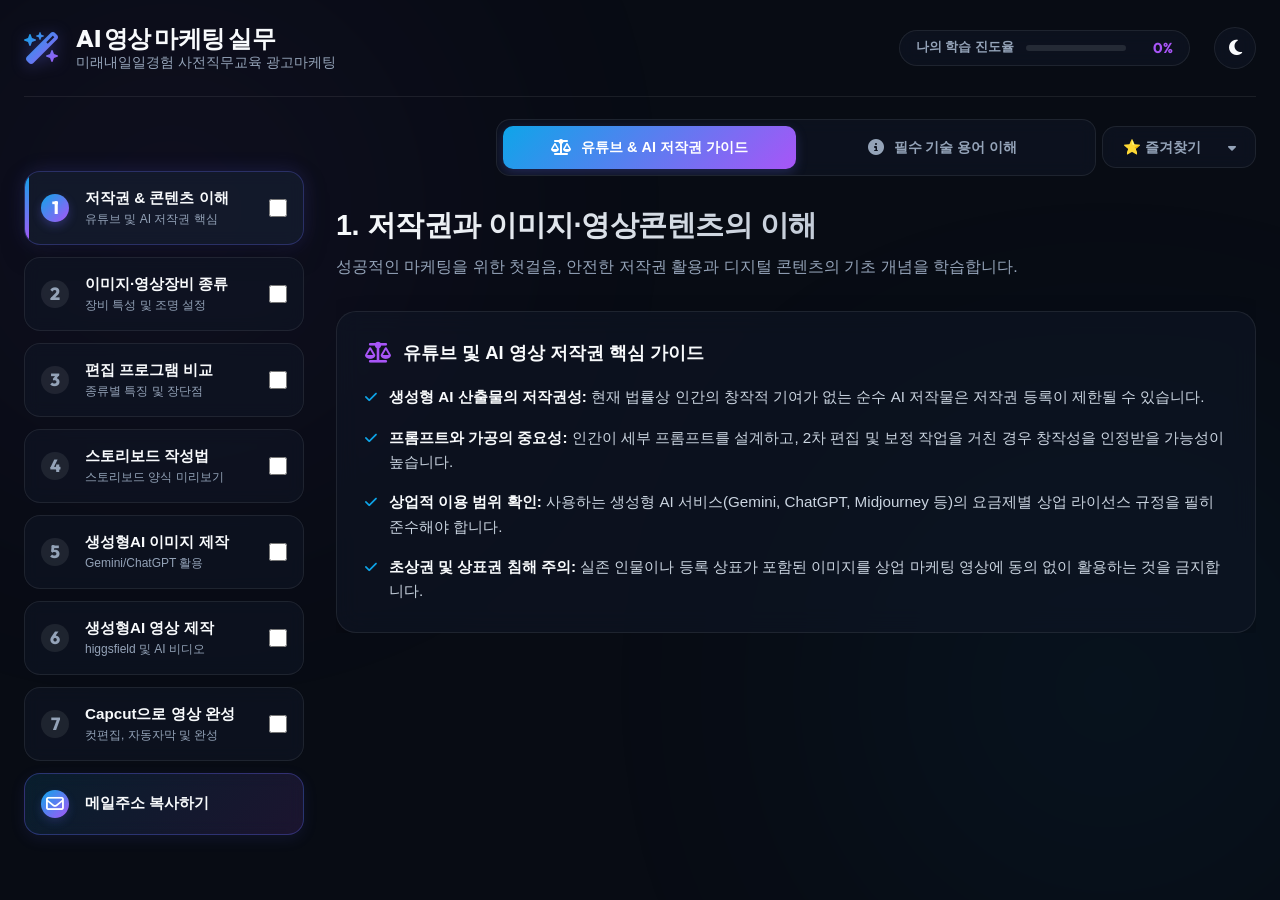
==== commit f1c2784e: "여러 페이지 수정" ====
--- a/index.html
+++ b/index.html
@@ -123,6 +123,14 @@
                                 <input type="checkbox" class="step-check" data-step="7">
                             </a>
                         </li>
+                        <li>
+                            <div class="nav-item copy-email-btn" style="cursor: pointer;">
+                                <span class="step-num"><i class="fa-regular fa-envelope"></i></span>
+                                <div class="item-details">
+                                    <span class="item-title">메일주소 복사하기</span>
+                                </div>
+                            </div>
+                        </li>
                     </ul>
                 </nav>
             </aside>
@@ -130,16 +138,34 @@
             <!-- Main Content Panels -->
             <main class="app-main">
                 <!-- Content Swiper Tab Bar -->
-                <div class="content-swiper-bar mb-6">
-                    <button class="swiper-btn active" data-target-step="1">
-                        <i class="fa-solid fa-scale-balanced swiper-icon"></i>
-                        <span>유튜브 & AI 저작권 가이드</span>
-                    </button>
-                    <button class="swiper-btn" data-target-step="2">
-                        <i class="fa-solid fa-circle-info swiper-icon"></i>
-                        <span>필수 기술 용어 이해</span>
-                    </button>
-                    <div class="swiper-active-bg"></div>
+                <div class="content-swiper-wrapper">
+                    <div class="content-swiper-bar">
+                        <button class="swiper-btn active" data-target-step="1">
+                            <i class="fa-solid fa-scale-balanced swiper-icon"></i>
+                            <span>유튜브 & AI 저작권 가이드</span>
+                        </button>
+                        <button class="swiper-btn" data-target-step="2">
+                            <i class="fa-solid fa-circle-info swiper-icon"></i>
+                            <span>필수 기술 용어 이해</span>
+                        </button>
+                        <div class="swiper-active-bg"></div>
+                    </div>
+                    <div class="fav-dropdown-container">
+                        <select class="fav-select">
+                            <option value="" disabled selected>⭐ 즐겨찾기</option>
+                            <option value="https://9core1.github.io/promptmaker/">promptmaker</option>
+                            <option value="https://9core1.github.io/promptories/">promptories</option>
+                            <option value="https://higgsfield.ai/">higgsfield</option>
+                            <option value="https://vrew.ai/ko/">Vrew</option>
+                            <option value="https://firefly.adobe.com/">Adobe Firefly</option>
+                            <option value="https://www.capcut.com/ko-kr/">CapCut</option>
+                            <option value="https://pixabay.com/">pixabay</option>
+                            <option value="https://www.pinterest.com/">Pinterest</option>
+                            <option value="https://chatgpt.com/">chatGPT</option>
+                            <option value="https://gemini.google.com/">Gemini</option>
+                            <option value="https://claude.ai/">Claude</option>
+                        </select>
+                    </div>
                 </div>
 
                 <!-- Section 1: 저작권과 이미지·영상콘텐츠의 이해 (내부 서브 스텝 슬라이더 구현) -->
--- a/style.css
+++ b/style.css
@@ -129,6 +129,7 @@
     font-size: 2rem;
     background: linear-gradient(135deg, var(--accent-blue) 0%, var(--accent-purple) 100%);
     -webkit-background-clip: text;
+    background-clip: text;
     -webkit-text-fill-color: transparent;
     filter: drop-shadow(0 2px 8px rgba(99, 102, 241, 0.4));
 }
@@ -314,6 +315,25 @@
     opacity: 1;
 }
 
+/* Highlight style for Copy Email button to make it stand out */
+.nav-item.copy-email-btn {
+    background: linear-gradient(135deg, rgba(14, 165, 233, 0.12) 0%, rgba(168, 85, 247, 0.12) 100%) !important;
+    border-color: rgba(99, 102, 241, 0.35) !important;
+    box-shadow: 0 4px 15px rgba(99, 102, 241, 0.1);
+}
+
+.nav-item.copy-email-btn:hover {
+    border-color: rgba(99, 102, 241, 0.7) !important;
+    box-shadow: 0 4px 20px rgba(99, 102, 241, 0.25);
+    background: linear-gradient(135deg, rgba(14, 165, 233, 0.2) 0%, rgba(168, 85, 247, 0.2) 100%) !important;
+}
+
+.nav-item.copy-email-btn .step-num {
+    background: linear-gradient(135deg, var(--accent-blue), var(--accent-purple));
+    color: white !important;
+    box-shadow: 0 4px 10px rgba(99, 102, 241, 0.2);
+}
+
 .step-num {
     font-family: var(--font-display);
     font-size: 1.1rem;
@@ -397,6 +417,7 @@
     margin-bottom: 8px;
     background: linear-gradient(90deg, var(--text-main) 0%, var(--text-muted) 100%);
     -webkit-background-clip: text;
+    background-clip: text;
     -webkit-text-fill-color: transparent;
 }
 
@@ -872,6 +893,7 @@
     padding: 1px;
     background: linear-gradient(135deg, var(--accent-blue), var(--accent-purple));
     -webkit-mask: linear-gradient(#fff 0 0) content-box, linear-gradient(#fff 0 0);
+    mask: linear-gradient(#fff 0 0) content-box, linear-gradient(#fff 0 0);
     -webkit-mask-composite: xor;
     mask-composite: exclude;
     opacity: 0;
@@ -1072,9 +1094,9 @@
     font-size: 0.8rem;
     font-weight: 700;
     color: var(--text-main);
-    white-space: nowrap;
-    overflow: hidden;
-    text-overflow: ellipsis;
+    white-space: normal;
+    word-break: keep-all;
+    overflow-wrap: anywhere;
 }
 
 .v-sub {
@@ -1090,18 +1112,18 @@
     height: 520px;
 }
 
-.player-wrapper {
+.video-player-wrapper {
     position: relative;
-    padding-bottom: 56.25%; /* 16:9 Aspect Ratio */
-    height: 0;
+    width: 100%;
+    aspect-ratio: 16 / 9;
     overflow: hidden;
     border-radius: 12px;
     border: 1px solid var(--border-color);
     background: black;
-    flex-grow: 1;
-}
-
-.player-wrapper iframe {
+    margin-top: 20px;
+}
+
+.video-player-wrapper iframe {
     position: absolute;
     top: 0;
     left: 0;
@@ -1111,9 +1133,9 @@
 }
 
 /* Shorts Custom Player Ratio if selected */
-.player-wrapper.shorts-player {
-    padding-bottom: 177.77%; /* 9:16 Aspect Ratio */
-    max-width: 290px;
+.video-player-wrapper.shorts-player {
+    aspect-ratio: 9 / 16;
+    max-width: 350px;
     margin: 0 auto;
 }
 
@@ -1319,81 +1341,153 @@
     gap: 12px;
 }
 
-/* Lightbox Modal */
+/* Lightbox Modal Sizing & Perfect Centering */
 .lightbox-modal {
     position: fixed;
     inset: 0;
-    z-index: 1000;
+    z-index: 2000;
     display: none;
     align-items: center;
     justify-content: center;
     opacity: 0;
-    transition: opacity 0.3s ease;
+    transition: opacity 0.3s cubic-bezier(0.4, 0, 0.2, 1);
+    background: rgba(8, 12, 20, 0.9);
+    backdrop-filter: blur(16px);
+    -webkit-backdrop-filter: blur(16px);
 }
 
 .lightbox-modal.active {
-    display: flex;
+    display: flex !important;
     opacity: 1;
 }
 
 .lightbox-overlay {
     position: absolute;
     inset: 0;
-    background: rgba(8, 12, 20, 0.95);
-    backdrop-filter: blur(15px);
+    z-index: 1;
 }
 
 .lightbox-content {
     position: relative;
-    max-width: 90%;
-    max-height: 80%;
-    display: flex;
-    flex-direction: column;
-    align-items: center;
-    z-index: 1010;
-}
-
-.lightbox-img-wrapper {
+
+    z-index: 2;
+    display: flex;
+    flex-direction: column;
+    align-items: center;
+    justify-content: center;
+    max-width: 92vw;
+    max-height: 88vh;
+    width: auto;
+    height: auto;
+}
+
+.lightbox-toolbar {
+    order: -1;
     position: relative;
+    display: flex;
+    align-items: center;
+    justify-content: space-between;
+    width: 100%;
+    max-width: 90vw;
+    background: rgba(15, 22, 38, 0.85);
+    border: 1px solid var(--border-color);
+    padding: 10px 20px;
+    border-radius: 14px;
+    margin-bottom: 14px;
+    backdrop-filter: blur(12px);
+    -webkit-backdrop-filter: blur(12px);
+    box-shadow: 0 8px 32px rgba(0, 0, 0, 0.4);
+    transform: none;
+    left: auto;
+    bottom: auto;
+    z-index: 10;
+}
+
+.lightbox-toolbar .caption {
+    font-size: 0.95rem;
+    font-weight: 700;
+    color: var(--text-main);
     overflow: hidden;
-    border-radius: 12px;
-    border: 1px solid rgba(255, 255, 255, 0.1);
-    box-shadow: 0 20px 50px rgba(0, 0, 0, 0.8);
-    display: flex;
+    text-overflow: ellipsis;
+    white-space: nowrap;
+    max-width: 65%;
+}
+
+.lightbox-toolbar .toolbar-right {
+    display: flex;
+    align-items: center;
+    gap: 8px;
+}
+
+.lightbox-toolbar .tool-btn,
+.lightbox-toolbar .close-btn {
+    background: rgba(255, 255, 255, 0.08);
+    border: 1px solid var(--border-color);
+    color: var(--text-main);
+    width: 36px;
+    height: 36px;
+    border-radius: 8px;
+    display: flex;
+    align-items: center;
     justify-content: center;
-    align-items: center;
-}
-
-.lightbox-img-wrapper img {
-    max-width: 100%;
+    cursor: pointer;
+    font-size: 0.95rem;
+    transition: var(--transition-smooth);
+}
+
+.lightbox-toolbar .tool-btn:hover {
+    background: rgba(255, 255, 255, 0.18);
+    color: var(--accent-blue);
+    border-color: var(--accent-blue);
+}
+
+.lightbox-toolbar .close-btn:hover {
+    background: rgba(255, 255, 255, 0.1);
+    color: var(--accent-red);
+    border-color: var(--accent-red);
+}
+
+.lightbox-image-container,
+.lightbox-img-wrapper,
+.lightbox-content-wrapper {
+    position: relative;
+    display: flex;
+    align-items: center;
+    justify-content: center;
+    max-width: 90vw;
+    max-height: 75vh;
+    border-radius: 16px;
+    overflow: hidden;
+    background: rgba(0, 0, 0, 0.35);
+    border: 1px solid var(--border-color);
+    box-shadow: 0 25px 60px rgba(0, 0, 0, 0.7);
+    margin: 0 auto;
+}
+
+.lightbox-image-container img,
+.lightbox-img-wrapper img,
+#lightboxImg {
+    max-width: 85vw;
     max-height: 70vh;
+    width: auto;
+    height: auto;
+    object-fit: contain;
     display: block;
     user-select: none;
-    pointer-events: auto;
+    border-radius: 12px;
     transition: transform 0.2s cubic-bezier(0.1, 0.8, 0.3, 1);
     transform-origin: center center;
-    cursor: grab;
-}
-
-.lightbox-img-wrapper img:active {
-    cursor: grabbing;
-}
-
-.lightbox-caption {
-    margin-top: 16px;
-    color: #cbd5e1;
-    font-size: 0.95rem;
-    font-weight: 600;
-    text-align: center;
-}
-
-/* Lightbox Controls */
-.lightbox-close-btn {
+    margin: 0 auto;
+}
+
+.lightbox-image-container .nav-btn,
+.lightbox-nav-btn,
+.nav-btn {
     position: absolute;
-    top: 24px;
-    right: 24px;
-    background: rgba(255, 255, 255, 0.06);
-    border: 1px solid rgba(255, 255, 255, 0.1);
+    top: 50%;
+    transform: translateY(-50%);
+    background: rgba(15, 22, 38, 0.75);
+    border: 1px solid var(--border-color);
     color: white;
     width: 44px;
     height: 44px;
@@ -1402,79 +1496,30 @@
     align-items: center;
     justify-content: center;
     cursor: pointer;
-    font-size: 1.25rem;
-    z-index: 1020;
-    transition: var(--transition-smooth);
-}
-
-.lightbox-close-btn:hover {
-    background: var(--accent-red);
-    border-color: var(--accent-red);
-    transform: scale(1.08);
-}
-
-.lightbox-nav-btn {
-    position: absolute;
-    top: 50%;
-    transform: translateY(-50%);
-    background: rgba(255, 255, 255, 0.05);
-    border: 1px solid rgba(255, 255, 255, 0.1);
-    color: white;
-    width: 48px;
-    height: 48px;
-    border-radius: 50%;
-    display: flex;
-    align-items: center;
-    justify-content: center;
-    cursor: pointer;
     font-size: 1.1rem;
-    z-index: 1020;
-    transition: var(--transition-smooth);
-}
-
-.lightbox-nav-btn:hover {
+    z-index: 10;
+    transition: var(--transition-smooth);
+    backdrop-filter: blur(8px);
+}
+
+.lightbox-image-container .nav-btn:hover,
+.lightbox-nav-btn:hover,
+.nav-btn:hover {
     background: var(--accent-blue);
     border-color: var(--accent-blue);
-    transform: translateY(-50%) scale(1.08);
-}
-
-.prev-btn { left: 24px; }
-.next-btn { right: 24px; }
-
-/* Lightbox Toolbar */
-.lightbox-toolbar {
-    position: absolute;
-    bottom: 24px;
-    left: 50%;
-    transform: translateX(-50%);
-    background: rgba(255, 255, 255, 0.08);
-    border: 1px solid rgba(255, 255, 255, 0.12);
-    padding: 8px 16px;
-    border-radius: 50px;
-    display: flex;
-    gap: 16px;
-    z-index: 1020;
-    backdrop-filter: blur(10px);
-}
-
-.toolbar-btn {
-    background: transparent;
-    border: none;
-    color: white;
-    cursor: pointer;
-    font-size: 1rem;
-    display: flex;
-    align-items: center;
-    justify-content: center;
-    width: 32px;
-    height: 32px;
-    border-radius: 50%;
-    transition: var(--transition-smooth);
-}
-
-.toolbar-btn:hover {
-    background: rgba(255, 255, 255, 0.15);
-    color: var(--accent-blue);
+    transform: translateY(-50%) scale(1.1);
+}
+
+.lightbox-image-container .nav-btn.prev,
+.nav-btn.prev,
+.prev-btn {
+    left: 16px;
+}
+
+.lightbox-image-container .nav-btn.next,
+.nav-btn.next,
+.next-btn {
+    right: 16px;
 }
 
 /* Toast Notifications */
@@ -1671,6 +1716,25 @@
 }
 
 /* Content Swiper Bar Styles (Segmented Controls) */
+.content-swiper-wrapper {
+    display: flex;
+    align-items: center;
+    justify-content: center;
+    position: relative;
+    width: 100%;
+    margin: -10px auto 30px auto;
+}
+
+.content-swiper-wrapper .content-swiper-bar {
+    margin: 0;
+    width: 100%;
+    max-width: 600px;
+}
+
+.content-swiper-wrapper .content-swiper-bar.has-3-tabs {
+    max-width: 840px;
+}
+
 .content-swiper-bar {
     display: flex;
     position: relative;
@@ -1684,6 +1748,74 @@
     max-width: 600px;
     margin: -10px auto 30px auto;
 }
+
+.fav-dropdown-container {
+    position: absolute;
+    right: 0;
+    display: inline-block;
+    z-index: 10;
+}
+
+.fav-select {
+    appearance: none;
+    -webkit-appearance: none;
+    -moz-appearance: none;
+    background: var(--bg-glass);
+    border: 1px solid var(--border-color);
+    border-radius: 14px;
+    padding: 12px 40px 12px 20px;
+    font-size: 0.9rem;
+    font-weight: 700;
+    color: var(--text-muted);
+    cursor: pointer;
+    backdrop-filter: blur(8px);
+    transition: var(--transition-smooth);
+    outline: none;
+    font-family: var(--font-primary);
+}
+
+.fav-select:hover {
+    color: var(--text-main);
+    border-color: var(--accent-blue);
+    box-shadow: var(--shadow-glow);
+}
+
+.fav-dropdown-container::after {
+    content: '\f0d7';
+    font-family: 'Font Awesome 6 Free';
+    font-weight: 900;
+    position: absolute;
+    right: 20px;
+    top: 50%;
+    transform: translateY(-50%);
+    color: var(--text-muted);
+    pointer-events: none;
+    transition: var(--transition-smooth);
+    font-size: 0.8rem;
+}
+
+.fav-dropdown-container:hover::after {
+    color: var(--text-main);
+}
+
+.fav-select option {
+    background-color: var(--bg-secondary);
+    color: var(--text-main);
+    font-weight: 500;
+}
+
+@media (max-width: 1200px) {
+    .content-swiper-wrapper {
+        flex-direction: column;
+        gap: 16px;
+    }
+    .fav-dropdown-container {
+        position: static;
+        margin-top: 0;
+    }
+}
+
+
 
 .swiper-btn {
     flex: 1;
@@ -1733,11 +1865,176 @@
     transform: translateX(100%);
 }
 
+/* 3-Tab Swiper Bar Support */
+.content-swiper-bar.has-3-tabs {
+    max-width: 840px;
+}
+
+.content-swiper-bar.has-3-tabs .swiper-active-bg {
+    width: calc((100% - 12px) / 3);
+}
+
+.content-swiper-bar.has-3-tabs.step-2 .swiper-active-bg {
+    transform: translateX(100%);
+}
+
+.content-swiper-bar.has-3-tabs.step-3 .swiper-active-bg {
+    transform: translateX(200%);
+}
+
+/* Split Image & Prompt Item Styles */
+.prompt-split-list {
+    display: flex;
+    flex-direction: column;
+    gap: 20px;
+}
+
+.prompt-split-item {
+    display: flex;
+    flex-direction: row;
+    gap: 24px;
+    align-items: center;
+    background: rgba(255, 255, 255, 0.02);
+    border: 1px solid var(--border-color);
+    padding: 20px;
+    border-radius: 16px;
+    transition: var(--transition-smooth);
+    width: 100%;
+}
+
+body.light-theme .prompt-split-item {
+    background: rgba(0, 0, 0, 0.01);
+}
+
+.prompt-split-item:hover {
+    border-color: var(--accent-purple);
+    background: rgba(255, 255, 255, 0.04);
+}
+
+body.light-theme .prompt-split-item:hover {
+    background: rgba(0, 0, 0, 0.03);
+}
+
+.prompt-split-img {
+    width: 330px;
+    height: 190px;
+    flex-shrink: 0;
+    position: relative;
+    border-radius: 14px;
+    overflow: hidden;
+    border: 1px solid var(--border-color);
+    background: var(--bg-glass);
+    cursor: pointer;
+    box-shadow: 0 8px 20px rgba(0, 0, 0, 0.25);
+}
+
+.prompt-split-img img {
+    width: 100%;
+    height: 100%;
+    object-fit: cover;
+    transition: var(--transition-smooth);
+}
+
+.prompt-split-img:hover img {
+    transform: scale(1.05);
+}
+
+.prompt-split-content {
+    flex: 1;
+    display: flex;
+    flex-direction: column;
+    gap: 8px;
+    min-width: 0;
+}
+
+.prompt-code-wrapper {
+    position: relative;
+    max-height: 98px;
+    overflow: hidden;
+    transition: max-height 0.35s cubic-bezier(0.4, 0, 0.2, 1);
+    border-radius: 8px;
+}
+
+.prompt-code-wrapper::after {
+    content: '';
+    position: absolute;
+    bottom: 0;
+    left: 0;
+    right: 0;
+    height: 24px;
+    background: linear-gradient(to bottom, transparent, rgba(15, 22, 38, 0.95));
+    pointer-events: none;
+    transition: opacity 0.3s ease;
+}
+
+body.light-theme .prompt-code-wrapper::after {
+    background: linear-gradient(to bottom, transparent, rgba(255, 255, 255, 0.95));
+}
+
+.prompt-split-content.expanded .prompt-code-wrapper,
+.prompt-code-wrapper.expanded {
+    max-height: 400px;
+}
+
+.prompt-split-content.expanded .prompt-code-wrapper::after,
+.prompt-code-wrapper.expanded::after {
+    opacity: 0;
+}
+
+.prompt-code {
+    font-family: 'Fira Code', 'Consolas', monospace, sans-serif;
+    font-size: 0.88rem;
+    line-height: 1.5;
+    color: var(--text-muted);
+    background: rgba(0, 0, 0, 0.25);
+    border: 1px solid var(--border-color);
+    border-radius: 8px;
+    padding: 10px 12px;
+    white-space: pre-wrap !important;
+    word-break: break-word !important;
+    overflow-wrap: anywhere !important;
+    margin: 0;
+}
+
+body.light-theme .prompt-code {
+    background: rgba(0, 0, 0, 0.04);
+    color: #475569;
+}
+
+.toggle-more-btn {
+    display: inline-flex;
+    align-items: center;
+    gap: 6px;
+    font-size: 0.8rem;
+    font-weight: 700;
+    color: var(--accent-blue);
+    background: transparent;
+    border: none;
+    cursor: pointer;
+    padding: 2px 0;
+    align-self: flex-start;
+    transition: var(--transition-smooth);
+}
+
+.toggle-more-btn:hover {
+    color: var(--accent-purple);
+}
+
+@media (max-width: 768px) {
+    .prompt-split-item {
+        flex-direction: column;
+    }
+    .prompt-split-img {
+        width: 100%;
+        height: 180px;
+    }
+}
+
 /* Video & Tutorial Split Grid Layout */
 .video-split-layout,
 .tutorial-split-layout {
     display: grid;
-    grid-template-columns: 420px 1fr;
+    grid-template-columns: 340px 1fr;
     gap: 24px;
     align-items: stretch;
 }
@@ -1815,12 +2112,14 @@
     background: rgba(255, 255, 255, 0.03);
     border: 1px solid var(--border-color);
     border-radius: 12px;
-    padding: 16px 20px;
+    padding: 8px 12px;
     cursor: pointer;
     transition: var(--transition-smooth);
     display: flex;
     flex-direction: column;
-    gap: 8px;
+    align-items: flex-start;
+    text-align: left;
+    gap: 4px;
     box-shadow: 0 2px 6px rgba(0, 0, 0, 0.15);
 }
 
@@ -1860,6 +2159,7 @@
     font-weight: 700;
     line-height: 1.4;
     color: var(--text-main);
+    padding-left: 8px;
 }
 
 .t-chapter {
@@ -2270,18 +2570,23 @@
     }
 }
 
-/* Storyboard Step 2 Margins and Vertical Layout Optimization (Compact Sizing) */
+/* Storyboard Step 2 Margins and Vertical Layout Optimization (Equal Height Matching) */
 .storyboard-split-layout {
-    align-items: start !important; /* 각 상자의 세로 높이를 본체 콘텐츠 분량만큼 아담하게 대폭 줄여줌 */
+    align-items: stretch !important; /* 왼쪽 추천 도구 상자 높이를 오른쪽 스토리보드 양식 미리보기 상자 높이와 같도록 설정 */
 }
 
 .storyboard-split-layout .content-card {
-    height: auto !important; /* 강제 높이 설정을 제거하여 내용물 크기에 맞게 상자 크기를 줄임 */
-    min-height: 0 !important;
+    height: 100% !important;
+    display: flex;
+    flex-direction: column;
 }
 
 .storyboard-split-layout .card-body {
-    padding-bottom: 8px !important; /* 상자 안 아래쪽 여백 패딩을 8px로 극소화 */
+    flex: 1;
+    display: flex;
+    flex-direction: column;
+    justify-content: space-between;
+    padding-bottom: 12px !important;
 }
 
 .storyboard-split-layout .image-zoom-container {
